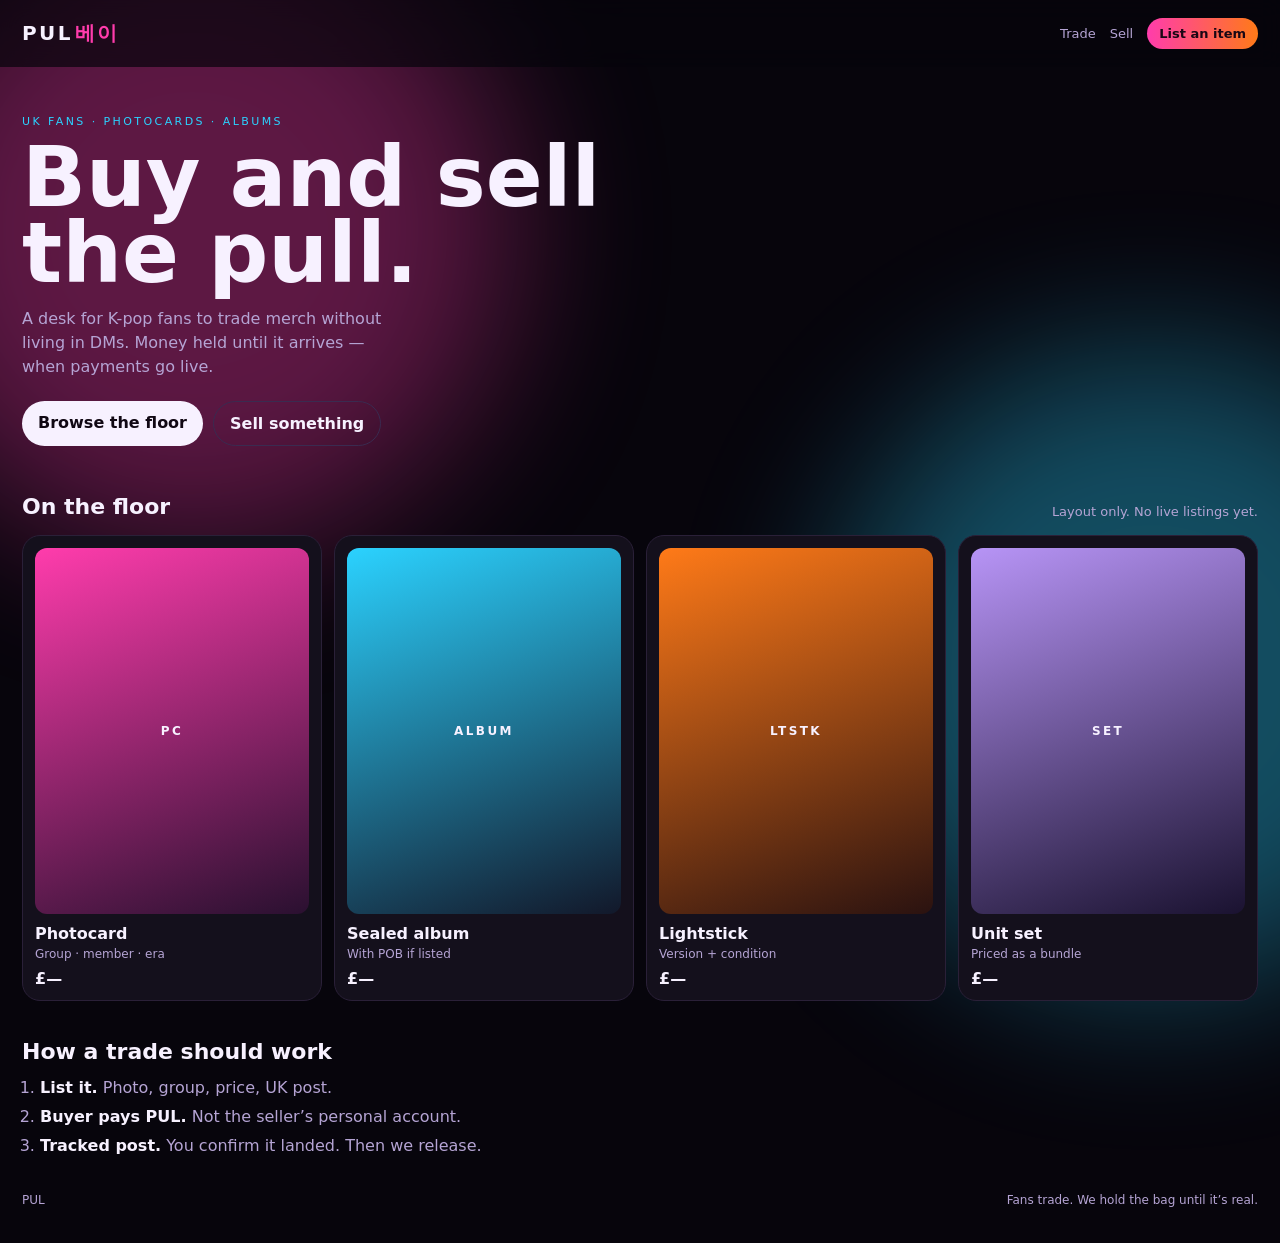
==== index.html @ 3ef1e771 "K-pop marketplace landing" ====
<!DOCTYPE html>
<html lang="en">
<head>
  <meta charset="UTF-8" />
  <meta name="viewport" content="width=device-width, initial-scale=1, viewport-fit=cover" />
  <title>PUL — buy &amp; sell K-pop</title>
  <link rel="stylesheet" href="styles.css" />
</head>
<body>
  <div class="glow g1"></div>
  <div class="glow g2"></div>
  <header>
    <a class="logo" href="index.html">PUL<span>베이</span></a>
    <nav>
      <a href="#feed">Trade</a>
      <a href="sell.html">Sell</a>
      <a class="pill" href="sell.html">List an item</a>
    </nav>
  </header>

  <section class="hero">
    <p class="kicker">UK fans · photocards · albums</p>
    <h1>Buy and sell<br>the pull.</h1>
    <p class="lead">A desk for K-pop fans to trade merch without living in DMs. Money held until it arrives — when payments go live.</p>
    <div class="cta">
      <a class="btn" href="#feed">Browse the floor</a>
      <a class="btn ghost" href="sell.html">Sell something</a>
    </div>
  </section>

  <section id="feed">
    <div class="row">
      <h2>On the floor</h2>
      <p class="hint">Layout only. No live listings yet.</p>
    </div>
    <div class="grid">
      <article class="card">
        <div class="pc c1"><span>PC</span></div>
        <h3>Photocard</h3>
        <p>Group · member · era</p>
        <b>£—</b>
      </article>
      <article class="card">
        <div class="pc c2"><span>ALBUM</span></div>
        <h3>Sealed album</h3>
        <p>With POB if listed</p>
        <b>£—</b>
      </article>
      <article class="card">
        <div class="pc c3"><span>LTSTK</span></div>
        <h3>Lightstick</h3>
        <p>Version + condition</p>
        <b>£—</b>
      </article>
      <article class="card">
        <div class="pc c4"><span>SET</span></div>
        <h3>Unit set</h3>
        <p>Priced as a bundle</p>
        <b>£—</b>
      </article>
    </div>
  </section>

  <section class="how">
    <h2>How a trade should work</h2>
    <ol>
      <li><strong>List it.</strong> Photo, group, price, UK post.</li>
      <li><strong>Buyer pays PUL.</strong> Not the seller’s personal account.</li>
      <li><strong>Tracked post.</strong> You confirm it landed. Then we release.</li>
    </ol>
  </section>

  <footer>
    <span>PUL</span>
    <span>Fans trade. We hold the bag until it’s real.</span>
  </footer>
</body>
</html>
---- styles.css ----
:root {
  --bg: #07050c;
  --ink: #f7f1ff;
  --muted: #b5a4d4;
  --pink: #ff3cac;
  --blue: #2bd2ff;
  --card: #14101c;
}
* { box-sizing: border-box; margin: 0; padding: 0; }
html { background: var(--bg); }
body {
  font-family: ui-sans-serif, system-ui, sans-serif;
  color: var(--ink);
  background: var(--bg);
  min-height: 100dvh;
  overflow-x: hidden;
}
a { color: inherit; text-decoration: none; }
.glow {
  position: fixed; width: 50vw; height: 50vw; border-radius: 50%;
  filter: blur(80px); opacity: .35; pointer-events: none; z-index: 0;
}
.g1 { background: #ff3cac; top: -10%; left: -10%; }
.g2 { background: #2bd2ff; bottom: -10%; right: -15%; }
header, section, footer, main { position: relative; z-index: 1; }
header {
  display: flex; justify-content: space-between; align-items: center;
  padding: 18px 22px; position: sticky; top: 0;
  background: rgba(7,5,12,.7); backdrop-filter: blur(12px);
}
.logo { font-weight: 800; letter-spacing: .12em; font-size: 20px; }
.logo span { color: var(--pink); font-weight: 700; margin-left: 2px; }
nav { display: flex; gap: 14px; align-items: center; font-size: 13px; color: var(--muted); }
.pill {
  background: linear-gradient(90deg, var(--pink), #ff7a18);
  color: #1a0714; padding: 8px 12px; border-radius: 999px; font-weight: 700;
}
.hero { padding: 48px 22px 20px; }
.kicker {
  letter-spacing: .22em; text-transform: uppercase; font-size: 11px;
  color: var(--blue);
}
h1 {
  font-size: clamp(40px, 12vw, 84px); line-height: .9;
  margin: 12px 0 16px; font-weight: 800;
}
.lead { color: var(--muted); max-width: 36ch; line-height: 1.5; }
.cta { display: flex; flex-wrap: wrap; gap: 10px; margin-top: 22px; }
.btn {
  background: var(--ink); color: #110814; font-weight: 700;
  padding: 12px 16px; border-radius: 999px;
}
.btn.ghost { background: transparent; color: var(--ink); border: 1px solid #3a2b50; }
#feed, .how { padding: 28px 22px 10px; }
.row { display: flex; justify-content: space-between; gap: 12px; align-items: end; }
h2 { font-size: 22px; }
.hint { color: var(--muted); font-size: 13px; }
.grid {
  display: grid; gap: 12px; margin-top: 16px;
  grid-template-columns: 1fr 1fr;
}
@media (min-width: 800px) { .grid { grid-template-columns: repeat(4, 1fr); } }
.card {
  background: var(--card); border: 1px solid #2a2038; border-radius: 18px; padding: 12px;
}
.pc {
  aspect-ratio: 3/4; border-radius: 12px; margin-bottom: 10px;
  display: grid; place-items: center; font-weight: 800; letter-spacing: .2em; font-size: 12px;
}
.c1 { background: linear-gradient(160deg, #ff3cac, #2a1030); }
.c2 { background: linear-gradient(160deg, #2bd2ff, #12182a); }
.c3 { background: linear-gradient(160deg, #ff7a18, #2a1210); }
.c4 { background: linear-gradient(160deg, #b794f6, #1a1230); }
.card h3 { font-size: 16px; }
.card p { color: var(--muted); font-size: 12px; margin: 4px 0 8px; }
ol { margin-top: 14px; padding-left: 18px; color: var(--muted); display: grid; gap: 10px; }
ol strong { color: var(--ink); }
footer {
  padding: 28px 22px 36px; color: var(--muted); font-size: 12px;
  display: flex; justify-content: space-between; gap: 10px; flex-wrap: wrap;
}
.sheet { padding: 36px 22px 60px; max-width: 480px; }
form { display: grid; gap: 8px; margin-top: 20px; }
label { font-size: 12px; color: var(--muted); }
input, select, textarea {
  background: #120e18; border: 1px solid #3a2b50; color: var(--ink);
  border-radius: 12px; padding: 12px; font: 16px inherit;
}
button {
  margin-top: 8px; border: 0; border-radius: 999px; padding: 12px;
  background: linear-gradient(90deg, var(--pink), var(--blue));
  color: #140814; font-weight: 800;
}
#ok { color: var(--blue); font-size: 13px; }
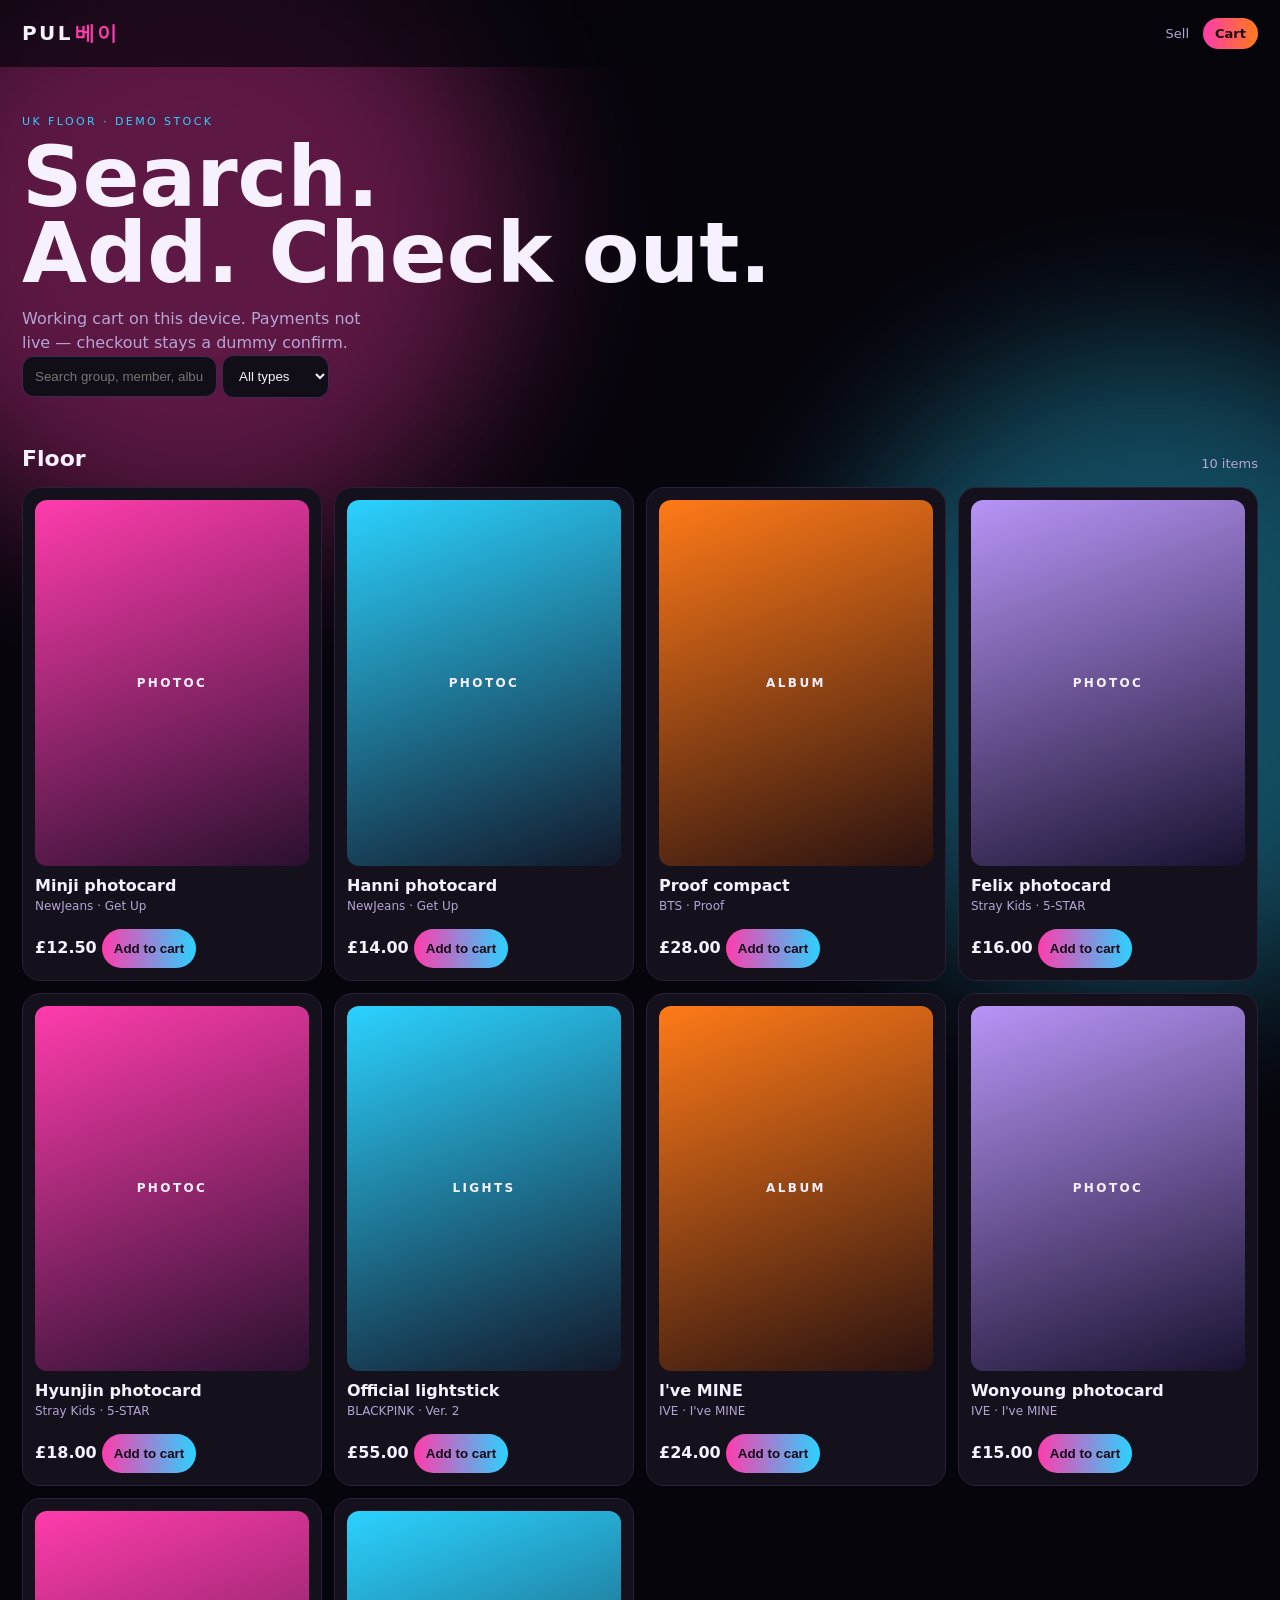
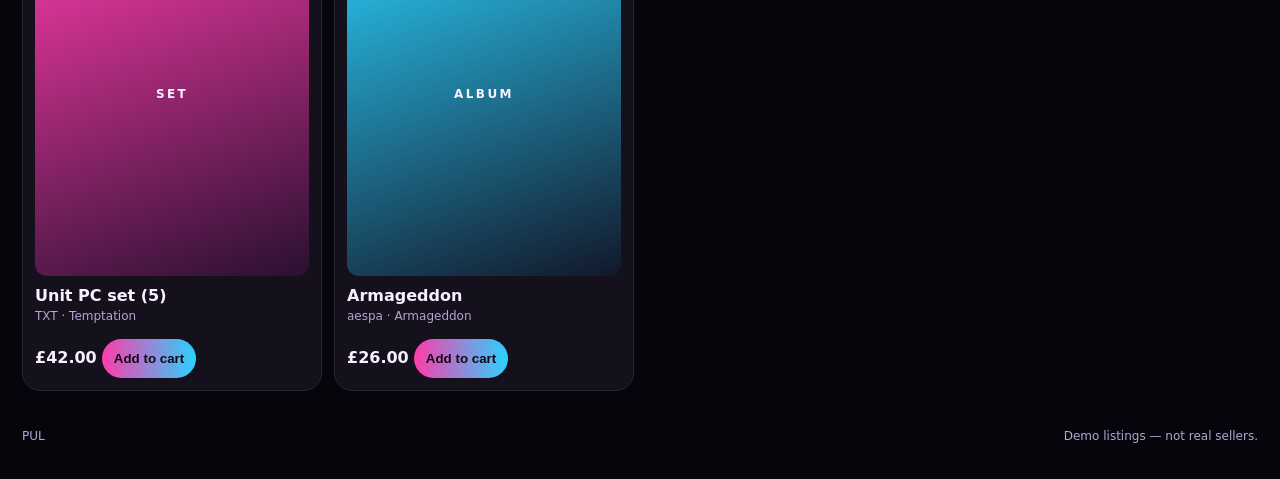
==== commit 4a8193f4: "Search, add to cart, working cart" ====
--- a/index.html
+++ b/index.html
@@ -3,76 +3,68 @@
 <head>
   <meta charset="UTF-8" />
   <meta name="viewport" content="width=device-width, initial-scale=1, viewport-fit=cover" />
-  <title>PUL — buy &amp; sell K-pop</title>
+  <title>PUL — marketplace</title>
   <link rel="stylesheet" href="styles.css" />
 </head>
 <body>
-  <div class="glow g1"></div>
-  <div class="glow g2"></div>
+  <div class="glow g1"></div><div class="glow g2"></div>
   <header>
     <a class="logo" href="index.html">PUL<span>베이</span></a>
     <nav>
-      <a href="#feed">Trade</a>
       <a href="sell.html">Sell</a>
-      <a class="pill" href="sell.html">List an item</a>
+      <a class="pill cart-link" href="cart.html">Cart <em data-cart-count hidden></em></a>
     </nav>
   </header>
-
   <section class="hero">
-    <p class="kicker">UK fans · photocards · albums</p>
-    <h1>Buy and sell<br>the pull.</h1>
-    <p class="lead">A desk for K-pop fans to trade merch without living in DMs. Money held until it arrives — when payments go live.</p>
-    <div class="cta">
-      <a class="btn" href="#feed">Browse the floor</a>
-      <a class="btn ghost" href="sell.html">Sell something</a>
+    <p class="kicker">UK floor · demo stock</p>
+    <h1>Search.<br>Add. Check out.</h1>
+    <p class="lead">Working cart on this device. Payments not live — checkout stays a dummy confirm.</p>
+    <div class="searchbar">
+      <input id="q" placeholder="Search group, member, album…" />
+      <select id="type">
+        <option value="">All types</option>
+        <option>Photocard</option>
+        <option>Album</option>
+        <option>Lightstick</option>
+        <option>Set</option>
+      </select>
     </div>
   </section>
-
   <section id="feed">
-    <div class="row">
-      <h2>On the floor</h2>
-      <p class="hint">Layout only. No live listings yet.</p>
-    </div>
-    <div class="grid">
-      <article class="card">
-        <div class="pc c1"><span>PC</span></div>
-        <h3>Photocard</h3>
-        <p>Group · member · era</p>
-        <b>£—</b>
-      </article>
-      <article class="card">
-        <div class="pc c2"><span>ALBUM</span></div>
-        <h3>Sealed album</h3>
-        <p>With POB if listed</p>
-        <b>£—</b>
-      </article>
-      <article class="card">
-        <div class="pc c3"><span>LTSTK</span></div>
-        <h3>Lightstick</h3>
-        <p>Version + condition</p>
-        <b>£—</b>
-      </article>
-      <article class="card">
-        <div class="pc c4"><span>SET</span></div>
-        <h3>Unit set</h3>
-        <p>Priced as a bundle</p>
-        <b>£—</b>
-      </article>
-    </div>
+    <div class="row"><h2>Floor</h2><p class="hint" id="count"></p></div>
+    <div class="grid" id="grid"></div>
   </section>
-
-  <section class="how">
-    <h2>How a trade should work</h2>
-    <ol>
-      <li><strong>List it.</strong> Photo, group, price, UK post.</li>
-      <li><strong>Buyer pays PUL.</strong> Not the seller’s personal account.</li>
-      <li><strong>Tracked post.</strong> You confirm it landed. Then we release.</li>
-    </ol>
-  </section>
-
-  <footer>
-    <span>PUL</span>
-    <span>Fans trade. We hold the bag until it’s real.</span>
-  </footer>
+  <footer><span>PUL</span><span>Demo listings — not real sellers.</span></footer>
+  <script src="products.js"></script>
+  <script>
+    const grid = document.getElementById("grid");
+    function paint() {
+      const q = (document.getElementById("q").value || "").toLowerCase();
+      const t = document.getElementById("type").value;
+      const list = PRODUCTS.filter(p => {
+        const blob = (p.name + " " + p.group + " " + p.era + " " + p.type).toLowerCase();
+        return blob.includes(q) && (!t || p.type === t);
+      });
+      count.textContent = list.length + " items";
+      grid.innerHTML = list.map((p, i) => `
+        <article class="card">
+          <div class="pc c${(i % 4) + 1}"><span>${p.type.slice(0,6).toUpperCase()}</span></div>
+          <h3>${p.name}</h3>
+          <p>${p.group} · ${p.era}</p>
+          <b>£${p.price.toFixed(2)}</b>
+          <button class="add" data-id="${p.id}">Add to cart</button>
+        </article>`).join("") || "<p class='hint'>Nothing matches.</p>";
+    }
+    grid.addEventListener("click", e => {
+      const id = e.target.dataset && e.target.dataset.id;
+      if (!id) return;
+      pulAdd(id);
+      e.target.textContent = "Added";
+      setTimeout(() => { e.target.textContent = "Add to cart"; }, 800);
+    });
+    q.oninput = paint;
+    type.onchange = paint;
+    paint();
+  </script>
 </body>
 </html>
